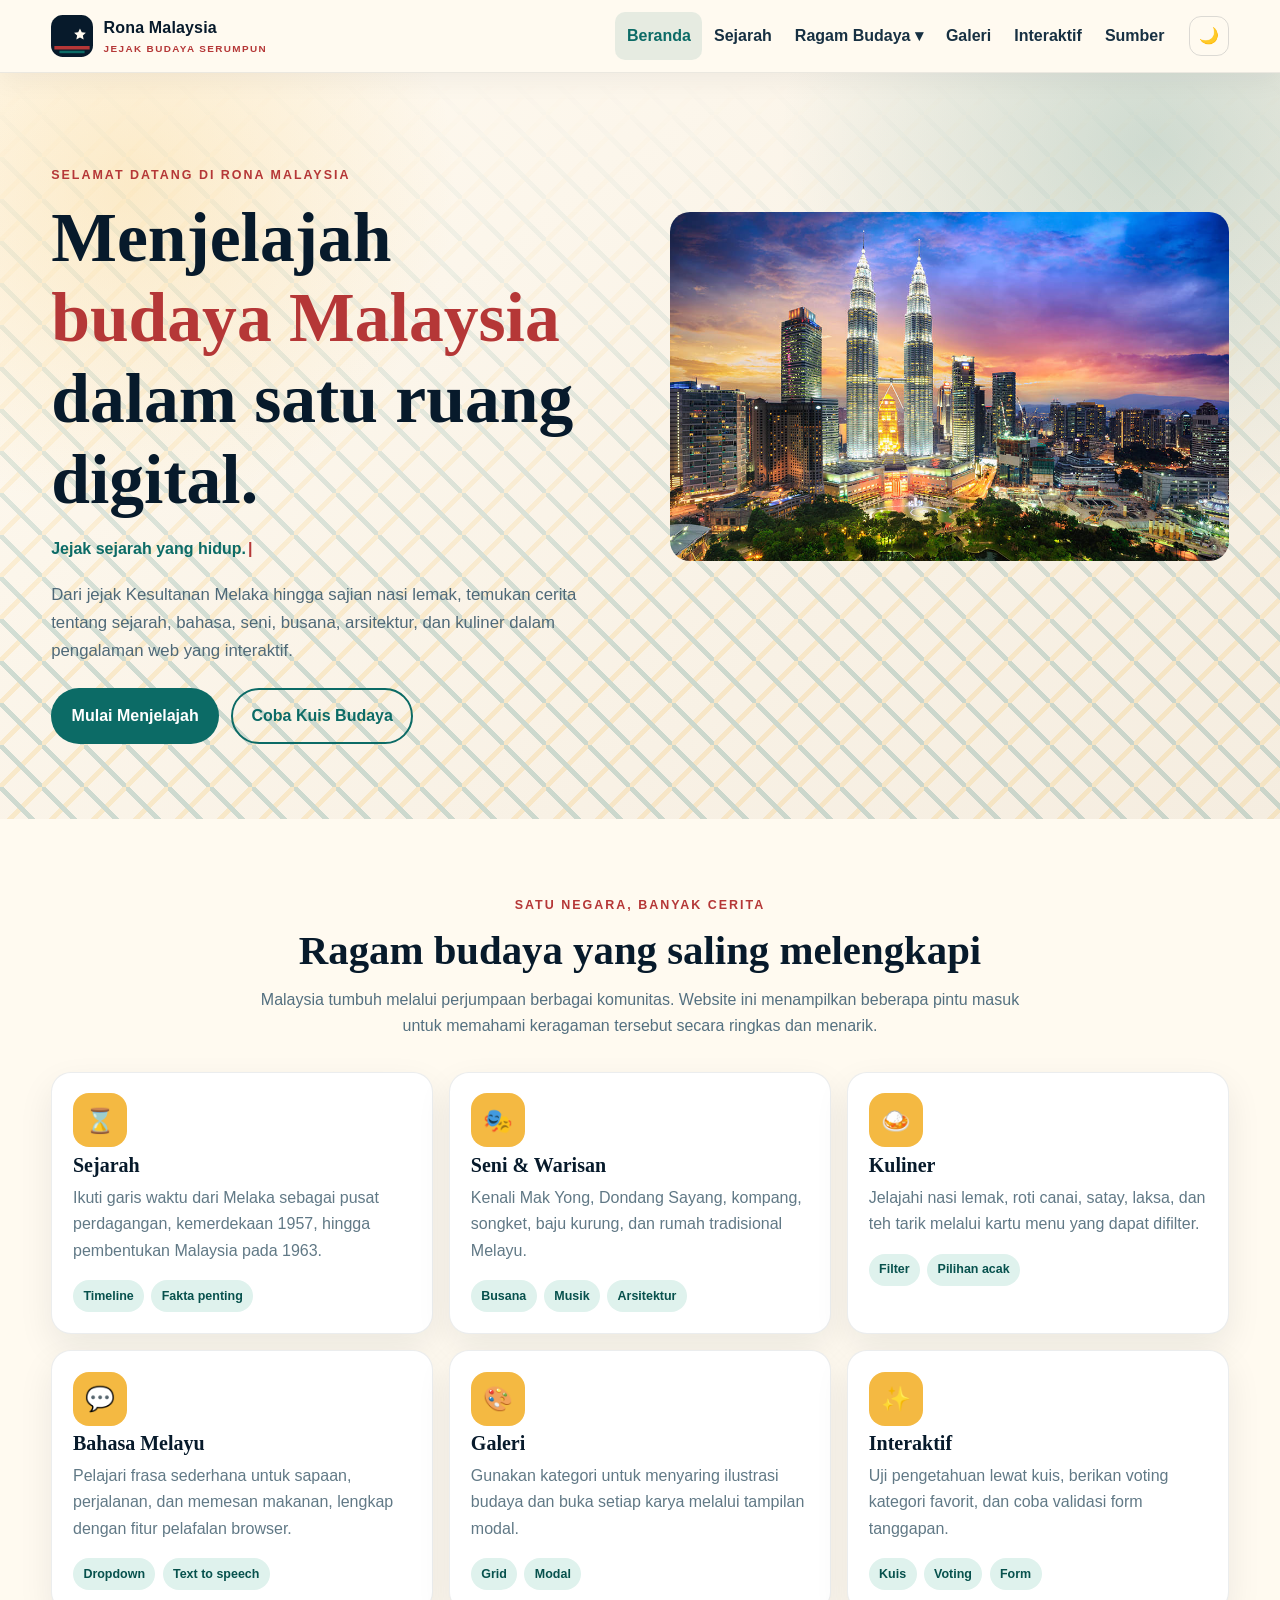
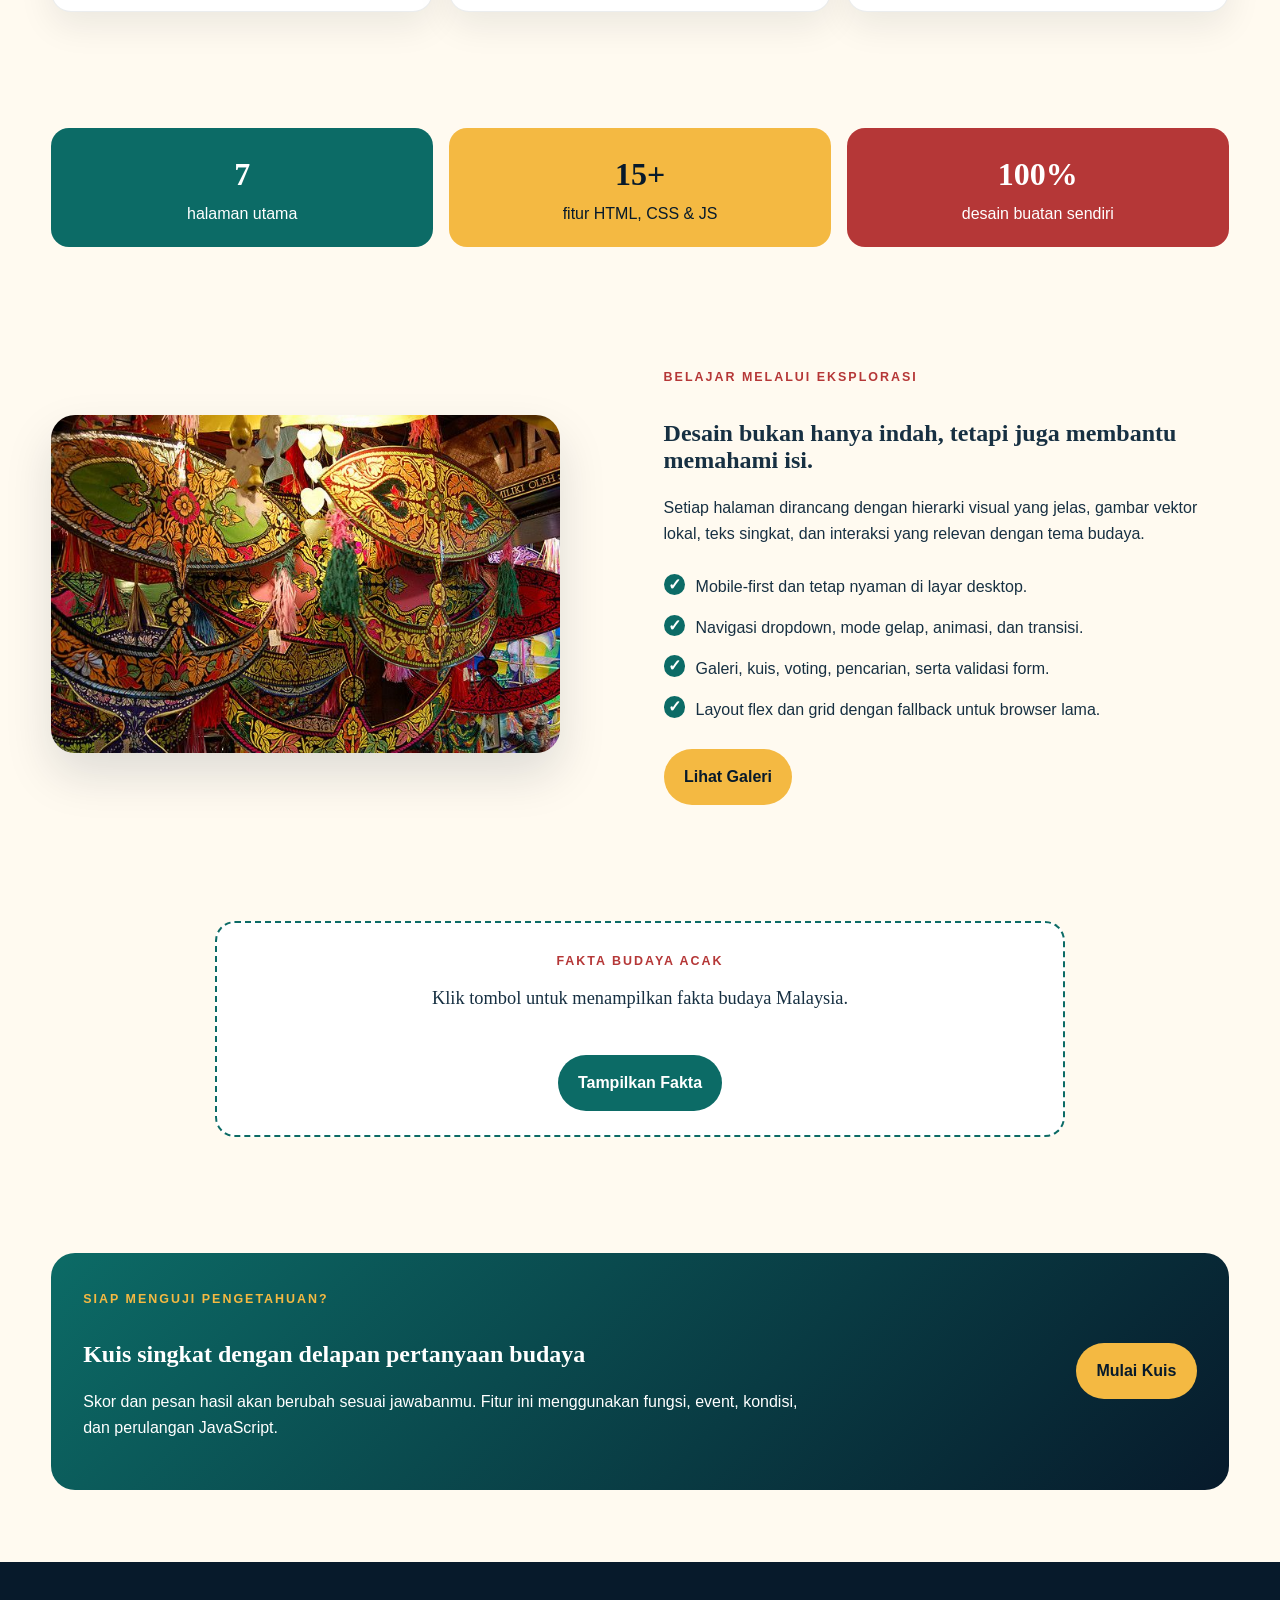
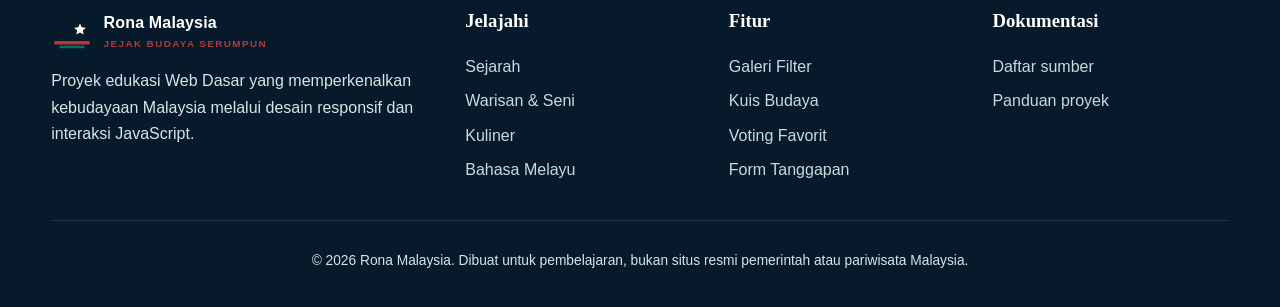
==== rona-malaysia/index.html @ 752829f8 "Add files via upload" ====
<!DOCTYPE html>
<html lang="id">
<head>
  <meta charset="UTF-8">
  <meta http-equiv="X-UA-Compatible" content="IE=edge">
  <meta name="viewport" content="width=device-width, initial-scale=1.0">
  <meta name="description" content="Rona Malaysia - website edukatif interaktif tentang sejarah, bahasa, kuliner, seni, dan warisan budaya Malaysia.">
  <meta name="theme-color" content="#071a2b">
  <title>Beranda | Rona Malaysia</title>
  <link rel="icon" href="assets/img/logo-mark.svg" type="image/svg+xml">
  <link rel="stylesheet" href="assets/css/style.css">
</head>
<body>
  <a class="skip-link" href="#mainContent">Lewati ke konten utama</a>
  <header class="site-header">
    <div class="container nav-wrap">
      <a class="brand" href="index.html" aria-label="Rona Malaysia - Beranda">
        <img src="assets/img/logo-mark.svg" alt="Logo Rona Malaysia">
        <span>Rona Malaysia<small>Jejak budaya serumpun</small></span>
      </a>

      <div class="nav-actions">
        <button class="icon-button" id="themeToggle" type="button" aria-label="Aktifkan mode gelap">🌙</button>
      </div>

      <button class="nav-toggle" id="navToggle" type="button" aria-label="Buka navigasi" aria-controls="mainNav" aria-expanded="false">☰</button>

      <nav class="main-nav" id="mainNav" aria-label="Navigasi utama">
        <ul>
          <li><a href="index.html" class="active" aria-current="page">Beranda</a></li>
          <li><a href="sejarah.html">Sejarah</a></li>
          <li class="dropdown">
            <button class="dropdown-toggle" type="button" aria-expanded="false">Ragam Budaya ▾</button>
            <ul class="dropdown-menu">
              <li><a href="warisan.html">Warisan &amp; Seni</a></li>
              <li><a href="kuliner.html">Kuliner</a></li>
              <li><a href="bahasa.html">Bahasa Melayu</a></li>
            </ul>
          </li>
          <li><a href="galeri.html">Galeri</a></li>
          <li><a href="interaktif.html">Interaktif</a></li>
          <li><a href="sumber.html">Sumber</a></li>
        </ul>
      </nav>
    </div>
  </header>

  <main id="mainContent">
    <section class="hero">
      <div class="container hero-grid">
        <div class="hero-copy">
          <span class="eyebrow">Selamat datang di Rona Malaysia</span>
          <h1>Menjelajah <span class="accent">budaya Malaysia</span> dalam satu ruang digital.</h1>
          <div class="type-line"><span id="typeText"></span><span class="type-cursor">|</span></div>
          <p>Dari jejak Kesultanan Melaka hingga sajian nasi lemak, temukan cerita tentang sejarah, bahasa, seni, busana, arsitektur, dan kuliner dalam pengalaman web yang interaktif.</p>
          <div class="btn-row">
            <a class="btn btn-primary" href="warisan.html">Mulai Menjelajah</a>
            <a class="btn btn-outline" href="interaktif.html#kuis">Coba Kuis Budaya</a>
          </div>
        </div>
        <div class="hero-art">
          <img src="assets/img/AboutMalaysia.jpg" width="100%" height="auto" style="border-radius: 20px;" alt="Malay">
          <br><br><br><br><br>
        </div>
      </div>
    </section>

    <section class="section">
      <div class="container">
        <div class="section-title reveal">
          <span class="eyebrow">Satu negara, banyak cerita</span>
          <h2>Ragam budaya yang saling melengkapi</h2>
          <p>Malaysia tumbuh melalui perjumpaan berbagai komunitas. Website ini menampilkan beberapa pintu masuk untuk memahami keragaman tersebut secara ringkas dan menarik.</p>
        </div>
        <div class="feature-grid">
          <article class="card reveal">
            <div class="card-icon" aria-hidden="true">⌛</div>
            <h3 class="index-dark">Sejarah</h3>
            <p>Ikuti garis waktu dari Melaka sebagai pusat perdagangan, kemerdekaan 1957, hingga pembentukan Malaysia pada 1963.</p>
            <ul class="tag-list"><li>Timeline</li><li>Fakta penting</li></ul>
          </article>
          <article class="card reveal">
            <div class="card-icon" aria-hidden="true">🎭</div>
            <h3 class="index-dark">Seni &amp; Warisan</h3>
            <p>Kenali Mak Yong, Dondang Sayang, kompang, songket, baju kurung, dan rumah tradisional Melayu.</p>
            <ul class="tag-list"><li>Busana</li><li>Musik</li><li>Arsitektur</li></ul>
          </article>
          <article class="card reveal">
            <div class="card-icon" aria-hidden="true">🍛</div>
            <h3 class="index-dark">Kuliner</h3>
            <p>Jelajahi nasi lemak, roti canai, satay, laksa, dan teh tarik melalui kartu menu yang dapat difilter.</p>
            <ul class="tag-list"><li>Filter</li><li>Pilihan acak</li></ul>
          </article>
          <article class="card reveal">
            <div class="card-icon" aria-hidden="true">💬</div>
            <h3 class="index-dark">Bahasa Melayu</h3>
            <p>Pelajari frasa sederhana untuk sapaan, perjalanan, dan memesan makanan, lengkap dengan fitur pelafalan browser.</p>
            <ul class="tag-list"><li>Dropdown</li><li>Text to speech</li></ul>
          </article>
          <article class="card reveal">
            <div class="card-icon" aria-hidden="true">🎨</div>
            <h3 class="index-dark">Galeri</h3>
            <p>Gunakan kategori untuk menyaring ilustrasi budaya dan buka setiap karya melalui tampilan modal.</p>
            <ul class="tag-list"><li>Grid</li><li>Modal</li></ul>
          </article>
          <article class="card reveal">
            <div class="card-icon" aria-hidden="true">✨</div>
            <h3 class="index-dark">Interaktif</h3>
            <p>Uji pengetahuan lewat kuis, berikan voting kategori favorit, dan coba validasi form tanggapan.</p>
            <ul class="tag-list"><li>Kuis</li><li>Voting</li><li>Form</li></ul>
          </article>
        </div>
      </div>
    </section>

    <section class="section-sm">
      <div class="container">
        <div class="stat-grid reveal">
          <div class="stat-card"><strong>7</strong>halaman utama</div>
          <div class="stat-card"><strong>15+</strong>fitur HTML, CSS &amp; JS</div>
          <div class="stat-card"><strong>100%</strong>desain buatan sendiri</div>
        </div>
      </div>
    </section>

    <section class="section">
      <div class="container split">
        <div class="split-media reveal">
          <img src="assets/img/WauBulan.jpg" width="90%" alt="Wau Bulan">
        </div>
        <div class="split-copy reveal">
          <span class="eyebrow">Belajar melalui eksplorasi</span>
          <h2>Desain bukan hanya indah, tetapi juga membantu memahami isi.</h2>
          <p>Setiap halaman dirancang dengan hierarki visual yang jelas, gambar vektor lokal, teks singkat, dan interaksi yang relevan dengan tema budaya.</p>
          <ul class="check-list">
            <li>Mobile-first dan tetap nyaman di layar desktop.</li>
            <li>Navigasi dropdown, mode gelap, animasi, dan transisi.</li>
            <li>Galeri, kuis, voting, pencarian, serta validasi form.</li>
            <li>Layout flex dan grid dengan fallback untuk browser lama.</li>
          </ul>
          <a class="btn btn-secondary" href="galeri.html">Lihat Galeri</a>
        </div>
      </div>
    </section>

    <section class="section-sm">
      <div class="container">
        <div class="fact-box reveal">
          <span class="eyebrow">Fakta budaya acak</span>
          <p class="fact-text" id="randomFactText">Klik tombol untuk menampilkan fakta budaya Malaysia.</p>
          <button class="btn btn-primary" id="randomFactButton" type="button">Tampilkan Fakta</button>
        </div>
      </div>
    </section>

    <section class="section">
      <div class="container">
        <div class="feature-strip reveal">
          <div class="feature-strip-inner">
            <div>
              <span class="eyebrow" style="color:#f4b942">Siap menguji pengetahuan?</span>
              <h2>Kuis singkat dengan delapan pertanyaan budaya</h2>
              <p>Skor dan pesan hasil akan berubah sesuai jawabanmu. Fitur ini menggunakan fungsi, event, kondisi, dan perulangan JavaScript.</p>
            </div>
            <a class="btn btn-secondary" href="interaktif.html#kuis">Mulai Kuis</a>
          </div>
        </div>
      </div>
    </section>
  </main>

  <footer class="site-footer">
    <div class="container">
      <div class="footer-grid">
        <div class="footer-brand">
          <a class="brand" href="index.html">
            <img src="assets/img/logo-mark.svg" alt="Logo Rona Malaysia">
            <span>Rona Malaysia<small>Jejak budaya serumpun</small></span>
          </a>
          <p>Proyek edukasi Web Dasar yang memperkenalkan kebudayaan Malaysia melalui desain responsif dan interaksi JavaScript.</p>
        </div>
        <div>
          <h3>Jelajahi</h3>
          <ul class="footer-links">
            <li><a href="sejarah.html">Sejarah</a></li>
            <li><a href="warisan.html">Warisan &amp; Seni</a></li>
            <li><a href="kuliner.html">Kuliner</a></li>
            <li><a href="bahasa.html">Bahasa Melayu</a></li>
          </ul>
        </div>
        <div>
          <h3>Fitur</h3>
          <ul class="footer-links">
            <li><a href="galeri.html">Galeri Filter</a></li>
            <li><a href="interaktif.html#kuis">Kuis Budaya</a></li>
            <li><a href="interaktif.html#voting">Voting Favorit</a></li>
            <li><a href="interaktif.html#feedback">Form Tanggapan</a></li>
          </ul>
        </div>
        <div>
          <h3>Dokumentasi</h3>
          <ul class="footer-links">
            <li><a href="sumber.html">Daftar sumber</a></li>
            <li><a href="README.md">Panduan proyek</a></li>
          </ul>
        </div>
      </div>
      <div class="footer-bottom">
        <p>&copy; <span class="current-year">2026</span> Rona Malaysia. Dibuat untuk pembelajaran, bukan situs resmi pemerintah atau pariwisata Malaysia.</p>
      </div>
    </div>
  </footer>
  <button class="back-to-top" id="backToTop" type="button" aria-label="Kembali ke atas">↑</button>
  <script src="assets/js/data.js"></script>
  <script src="assets/js/app.js"></script>
</body>
</html>
---- rona-malaysia/assets/css/style.css ----
/* Rona Malaysia - custom mobile-first stylesheet
   No external design template is used. */

* {
  -webkit-box-sizing: border-box;
  -moz-box-sizing: border-box;
  box-sizing: border-box;
}

html {
  scroll-behavior: smooth;
  background: #fffaf0;
}

body {
  margin: 0;
  color: #173042;
  background: #fffaf0;
  font-family: "Segoe UI", Arial, Helvetica, sans-serif;
  line-height: 1.65;
  overflow-x: hidden;
}

body.dark-mode {
  color: #ecf6f4;
  background: #071a2b;
}

.dark-mode .index-dark{
  color: #ecf6f4;
}

img {
  display: block;
}

a {
  color: #0c6b66;
  text-decoration: none;
}

a:hover,
a:focus {
  color: #074943;
}

button,
input,
select,
textarea {
  font: inherit;
}

button {
  cursor: pointer;
}

.skip-link {
  position: absolute;
  left: -9999px;
  top: 0;
  z-index: 9999;
  padding: 0.8rem 1rem;
  color: #071a2b;
  background: #f4b942;
  border-radius: 0 0 10px 0;
  font-weight: 700;
}

.skip-link:focus {
  left: 0;
}

.container {
  width: 92%;
  max-width: 1180px;
  margin: 0 auto;
}

.section {
  padding: 4.5rem 0;
}

.section-sm {
  padding: 2.75rem 0;
}

.section-title {
  max-width: 760px;
  margin: 0 auto 2rem;
  text-align: center;
}

.section-title .eyebrow,
.eyebrow {
  display: inline-block;
  margin-bottom: 0.75rem;
  color: #b53737;
  font-size: 0.78rem;
  font-weight: 800;
  letter-spacing: 0.16em;
  text-transform: uppercase;
}

.section-title h2,
.page-hero h1,
.hero h1,
h1,
h2,
h3 {
  font-family: Georgia, "Times New Roman", serif;
  line-height: 1.16;
}

.section-title h2,
.page-hero h1 {
  margin: 0 0 0.75rem;
  color: #071a2b;
  font-size: 2.05rem;
}

.section-title p {
  margin: 0;
  color: #547080;
}

.dark-mode .section-title h2,
.dark-mode .page-hero h1,
.dark-mode h1,
.dark-mode h2,
.dark-mode h3 {
  color: #fffaf0;
}

.dark-mode .section-title p,
.dark-mode .muted {
  color: #bdd0d7;
}

.muted {
  color: #607b89;
}

.text-center {
  text-align: center;
}

.sr-only {
  position: absolute;
  width: 1px;
  height: 1px;
  padding: 0;
  margin: -1px;
  overflow: hidden;
  clip: rect(0, 0, 0, 0);
  white-space: nowrap;
  border: 0;
}

/* Header and nav */
.site-header {
  position: relative;
  z-index: 200;
  background: rgba(255, 250, 240, 0.97);
  border-bottom: 1px solid rgba(7, 26, 43, 0.08);
  -webkit-box-shadow: 0 8px 26px rgba(7, 26, 43, 0.05);
  box-shadow: 0 8px 26px rgba(7, 26, 43, 0.05);
}

.dark-mode .site-header {
  background: rgba(7, 26, 43, 0.97);
  border-bottom-color: rgba(255, 255, 255, 0.1);
}

.nav-wrap {
  min-height: 72px;
  display: -webkit-box;
  display: -ms-flexbox;
  display: flex;
  -webkit-box-align: center;
  -ms-flex-align: center;
  align-items: center;
  -webkit-box-pack: justify;
  -ms-flex-pack: justify;
  justify-content: space-between;
  position: relative;
}

.brand {
  display: -webkit-box;
  display: -ms-flexbox;
  display: flex;
  -webkit-box-align: center;
  -ms-flex-align: center;
  align-items: center;
  gap: 0.65rem;
  color: #071a2b;
  font-weight: 800;
  letter-spacing: 0.01em;
}

.dark-mode .brand {
  color: #fffaf0;
}

.brand img {
  width: 42px;
  height: 42px;
}

.brand small {
  display: block;
  color: #b53737;
  font-size: 0.62rem;
  font-weight: 800;
  letter-spacing: 0.14em;
  text-transform: uppercase;
}

.nav-toggle {
  width: 44px;
  height: 44px;
  border: 0;
  border-radius: 12px;
  color: #fff;
  background: #0c6b66;
  font-size: 1.25rem;
}

.main-nav {
  display: none;
  position: absolute;
  left: 0;
  right: 0;
  top: 72px;
  padding: 1rem;
  background: #fffaf0;
  border-radius: 0 0 18px 18px;
  -webkit-box-shadow: 0 18px 40px rgba(7, 26, 43, 0.12);
  box-shadow: 0 18px 40px rgba(7, 26, 43, 0.12);
}

.dark-mode .main-nav {
  background: #0c2638;
}

.main-nav.is-open {
  display: block;
  -webkit-animation: navDrop 0.25s ease both;
  animation: navDrop 0.25s ease both;
}

.main-nav ul {
  list-style: none;
  margin: 0;
  padding: 0;
}

.main-nav li {
  position: relative;
}

.main-nav a,
.dropdown-toggle {
  width: 100%;
  display: block;
  padding: 0.72rem 0.8rem;
  color: #173042;
  background: transparent;
  border: 0;
  text-align: left;
  font-weight: 700;
  border-radius: 10px;
  -webkit-transition: background 0.2s ease, color 0.2s ease, -webkit-transform 0.2s ease;
  transition: background 0.2s ease, color 0.2s ease, transform 0.2s ease;
}

.dark-mode .main-nav a,
.dark-mode .dropdown-toggle {
  color: #ecf6f4;
}

.main-nav a:hover,
.main-nav a:focus,
.dropdown-toggle:hover,
.dropdown-toggle:focus,
.main-nav a.active {
  color: #0c6b66;
  background: rgba(12, 107, 102, 0.1);
}

.dark-mode .main-nav a:hover,
.dark-mode .main-nav a:focus,
.dark-mode .dropdown-toggle:hover,
.dark-mode .dropdown-toggle:focus,
.dark-mode .main-nav a.active {
  color: #f4b942;
  background: rgba(244, 185, 66, 0.12);
}

.dropdown-menu {
  display: none;
  padding: 0.35rem 0 0.55rem 0.75rem !important;
}

.dropdown.is-open .dropdown-menu {
  display: block;
}

.nav-actions {
  display: -webkit-box;
  display: -ms-flexbox;
  display: flex;
  gap: 0.5rem;
  margin-left: auto;
  margin-right: 0.55rem;
}

.icon-button {
  width: 40px;
  height: 40px;
  border: 1px solid rgba(7, 26, 43, 0.14);
  border-radius: 12px;
  color: #173042;
  background: transparent;
  -webkit-transition: all 0.25s ease;
  transition: all 0.25s ease;
}

.icon-button:hover,
.icon-button:focus {
  color: #fff;
  background: #b53737;
  border-color: #b53737;
  -webkit-transform: translateY(-2px) rotate(-4deg);
  transform: translateY(-2px) rotate(-4deg);
}

.dark-mode .icon-button {
  color: #fff;
  border-color: rgba(255, 255, 255, 0.22);
}

/* Buttons */
.btn-row {
  display: -webkit-box;
  display: -ms-flexbox;
  display: flex;
  -ms-flex-wrap: wrap;
  flex-wrap: wrap;
  gap: 0.75rem;
}

.btn {
  display: inline-block;
  min-height: 46px;
  padding: 0.78rem 1.15rem;
  border: 2px solid transparent;
  border-radius: 999px;
  text-align: center;
  font-weight: 800;
  -webkit-transition: all 0.25s ease;
  transition: all 0.25s ease;
}

.btn:hover,
.btn:focus {
  -webkit-transform: translateY(-3px);
  transform: translateY(-3px);
  -webkit-box-shadow: 0 12px 24px rgba(7, 26, 43, 0.15);
  box-shadow: 0 12px 24px rgba(7, 26, 43, 0.15);
}

.btn-primary {
  color: #fff;
  background: #0c6b66;
}

.btn-primary:hover,
.btn-primary:focus {
  color: #fff;
  background: #074943;
}

.btn-secondary {
  color: #071a2b;
  background: #f4b942;
}

.btn-secondary:hover,
.btn-secondary:focus {
  color: #071a2b;
  background: #e8a91f;
}

.btn-outline {
  color: #0c6b66;
  background: transparent;
  border-color: #0c6b66;
}

.btn-outline:hover,
.btn-outline:focus {
  color: #fff;
  background: #0c6b66;
}

.btn-danger {
  color: #fff;
  background: #b53737;
}

.btn-small {
  min-height: 38px;
  padding: 0.55rem 0.9rem;
  font-size: 0.88rem;
}

/* Hero */
.hero {
  position: relative;
  overflow: hidden;
  padding: 4.2rem 0 3.5rem;
  background:
    radial-gradient(circle at 10% 15%, rgba(244, 185, 66, 0.22), transparent 25%),
    radial-gradient(circle at 90% 10%, rgba(12, 107, 102, 0.18), transparent 28%),
    linear-gradient(145deg, #fffaf0 0%, #f5ede0 100%);
}

.dark-mode .hero {
  background:
    radial-gradient(circle at 10% 15%, rgba(244, 185, 66, 0.17), transparent 25%),
    radial-gradient(circle at 90% 10%, rgba(12, 107, 102, 0.26), transparent 28%),
    linear-gradient(145deg, #071a2b 0%, #0c2638 100%);
}

.hero:before,
.page-hero:before {
  content: "";
  position: absolute;
  inset: 0;
  opacity: 0.18;
  background-image:
    linear-gradient(45deg, transparent 46%, #0c6b66 46%, #0c6b66 54%, transparent 54%),
    linear-gradient(-45deg, transparent 46%, #f4b942 46%, #f4b942 54%, transparent 54%);
  background-size: 42px 42px;
  -webkit-mask-image: linear-gradient(to bottom, transparent, #000 80%);
  mask-image: linear-gradient(to bottom, transparent, #000 80%);
  pointer-events: none;
}

.hero-grid {
  position: relative;
  display: -webkit-box;
  display: -ms-flexbox;
  display: flex;
  -webkit-box-orient: vertical;
  -webkit-box-direction: normal;
  -ms-flex-direction: column;
  flex-direction: column;
  gap: 2.4rem;
  -webkit-box-align: center;
  -ms-flex-align: center;
  align-items: center;
}

.hero-copy {
  max-width: 650px;
  text-align: center;
}

.hero h1 {
  margin: 0 0 1rem;
  color: #071a2b;
  font-size: 2.75rem;
}

.hero h1 .accent {
  position: relative;
  color: #b53737;
  white-space: nowrap;
}

.hero h1 .accent:after {
  content: "";
  position: absolute;
  left: 4%;
  right: 4%;
  bottom: -5px;
  height: 8px;
  background: #f4b942;
  border-radius: 20px;
  opacity: 0.8;
  -webkit-transform: rotate(-1deg);
  transform: rotate(-1deg);
  z-index: -1;
}

.hero p {
  margin: 0 auto 1.5rem;
  color: #4f6978;
  font-size: 1.05rem;
}

.dark-mode .hero h1,
.dark-mode .hero p {
  color: #fffaf0;
}

.hero .btn-row {
  -webkit-box-pack: center;
  -ms-flex-pack: center;
  justify-content: center;
}

.hero-art {
  width: 100%;
  max-width: 650px;
  margin-right: auto;
  position: relative;
  -webkit-animation: floatSlow 5s ease-in-out infinite;
  animation: floatSlow 5s ease-in-out infinite;
}

.hero-badge {
  position: absolute;
  right: 2%;
  bottom: 7%;
  max-width: 190px;
  padding: 0.8rem 1rem;
  border-radius: 16px;
  color: #071a2b;
  background: rgba(255, 255, 255, 0.94);
  -webkit-box-shadow: 0 16px 35px rgba(7, 26, 43, 0.18);
  box-shadow: 0 16px 35px rgba(7, 26, 43, 0.18);
  font-weight: 800;
  -webkit-animation: pulseBadge 2.8s ease-in-out infinite;
  animation: pulseBadge 2.8s ease-in-out infinite;
}

.hero-badge small {
  display: block;
  color: #b53737;
  font-size: 0.68rem;
  text-transform: uppercase;
  letter-spacing: 0.1em;
}

.type-line {
  min-height: 1.8rem;
  margin-bottom: 1rem;
  color: #0c6b66;
  font-weight: 800;
}

.type-cursor {
  display: inline-block;
  margin-left: 2px;
  color: #b53737;
  -webkit-animation: blink 0.8s steps(2, start) infinite;
  animation: blink 0.8s steps(2, start) infinite;
}

/* Page hero */
.page-hero {
  position: relative;
  overflow: hidden;
  padding: 3.5rem 0 3rem;
  background: linear-gradient(135deg, #f7ead0 0%, #e7f3ef 100%);
}

.dark-mode .page-hero {
  background: linear-gradient(135deg, #0c2638 0%, #123d42 100%);
}

.page-hero-grid {
  position: relative;
  display: -webkit-box;
  display: -ms-flexbox;
  display: flex;
  -webkit-box-orient: vertical;
  -webkit-box-direction: normal;
  -ms-flex-direction: column;
  flex-direction: column;
  gap: 2rem;
  -webkit-box-align: center;
  -ms-flex-align: center;
  align-items: center;
}

.page-hero-copy {
  max-width: 650px;
  text-align: center;
}

.page-hero p {
  color: #4d6978;
}

.dark-mode .page-hero p {
  color: #d0e0e5;
}

.page-hero img {
  width: 100%;
  max-width: 420px;
  -webkit-animation: floatSlow 5.5s ease-in-out infinite;
  animation: floatSlow 5.5s ease-in-out infinite;
}

.breadcrumb {
  display: -webkit-box;
  display: -ms-flexbox;
  display: flex;
  -webkit-box-pack: center;
  -ms-flex-pack: center;
  justify-content: center;
  -ms-flex-wrap: wrap;
  flex-wrap: wrap;
  gap: 0.45rem;
  margin-bottom: 0.8rem;
  font-size: 0.86rem;
  font-weight: 700;
}

.breadcrumb span {
  color: #78909c;
}

/* Layout cards */
.card-grid,
.feature-grid,
.gallery-grid,
.food-grid,
.quote-grid,
.stat-grid,
.source-grid {
  display: -webkit-box;
  display: -ms-flexbox;
  display: flex;
  -ms-flex-wrap: wrap;
  flex-wrap: wrap;
  gap: 1rem;
}

.card-grid > *,
.feature-grid > *,
.gallery-grid > *,
.food-grid > *,
.quote-grid > *,
.stat-grid > *,
.source-grid > * {
  width: 100%;
}

.card {
  position: relative;
  overflow: hidden;
  padding: 1.3rem;
  border: 1px solid rgba(7, 26, 43, 0.08);
  border-radius: 20px;
  background: #fff;
  -webkit-box-shadow: 0 14px 35px rgba(7, 26, 43, 0.08);
  box-shadow: 0 14px 35px rgba(7, 26, 43, 0.08);
  -webkit-transition: -webkit-transform 0.25s ease, -webkit-box-shadow 0.25s ease;
  transition: transform 0.25s ease, box-shadow 0.25s ease;
}

.card:hover {
  -webkit-transform: translateY(-6px);
  transform: translateY(-6px);
  -webkit-box-shadow: 0 20px 42px rgba(7, 26, 43, 0.14);
  box-shadow: 0 20px 42px rgba(7, 26, 43, 0.14);
}

.dark-mode .card,
.dark-mode .quiz-panel,
.dark-mode .form-card,
.dark-mode .timeline-content,
.dark-mode .phrase-card,
.dark-mode .fact-box,
.dark-mode .modal-content {
  color: #ecf6f4;
  background: #0c2638;
  border-color: rgba(255, 255, 255, 0.1);
}

.card h3 {
  margin: 0.4rem 0 0.5rem;
  color: #071a2b;
  font-size: 1.25rem;
}

.card p {
  margin: 0;
  color: #617986;
}

.dark-mode .card p {
  color: #bfd1d6;
}

.card-icon {
  width: 54px;
  height: 54px;
  display: -webkit-box;
  display: -ms-flexbox;
  display: flex;
  -webkit-box-align: center;
  -ms-flex-align: center;
  align-items: center;
  -webkit-box-pack: center;
  -ms-flex-pack: center;
  justify-content: center;
  border-radius: 16px;
  color: #071a2b;
  background: #f4b942;
  font-size: 1.5rem;
}

.card-media {
  margin: -1.3rem -1.3rem 1rem;
  overflow: hidden;
  background: #f6ead8;
}

.card-media img {
  width: 100%;
  -webkit-transition: -webkit-transform 0.45s ease;
  transition: transform 0.45s ease;
}

.card:hover .card-media img {
  -webkit-transform: scale(1.045);
  transform: scale(1.045);
}

.tag-list {
  list-style: none;
  display: -webkit-box;
  display: -ms-flexbox;
  display: flex;
  -ms-flex-wrap: wrap;
  flex-wrap: wrap;
  gap: 0.45rem;
  margin: 1rem 0 0;
  padding: 0;
}

.tag-list li,
.tag {
  display: inline-block;
  padding: 0.35rem 0.65rem;
  border-radius: 999px;
  color: #07514d;
  background: #dff2ed;
  font-size: 0.78rem;
  font-weight: 800;
}

.dark-mode .tag-list li,
.dark-mode .tag {
  color: #b8efe4;
  background: #123f42;
}

.stat-card {
  padding: 1.25rem;
  text-align: center;
  border-radius: 18px;
  color: #fff;
  background: #0c6b66;
}

.stat-card:nth-child(2n) {
  color: #071a2b;
  background: #f4b942;
}

.stat-card:nth-child(3n) {
  color: #fff;
  background: #b53737;
}

.stat-card strong {
  display: block;
  font-family: Georgia, "Times New Roman", serif;
  font-size: 2rem;
}

/* Split content */
.split {
  display: -webkit-box;
  display: -ms-flexbox;
  display: flex;
  -webkit-box-orient: vertical;
  -webkit-box-direction: normal;
  -ms-flex-direction: column;
  flex-direction: column;
  gap: 2rem;
  -webkit-box-align: center;
  -ms-flex-align: center;
  align-items: center;
}

.split-media,
.split-copy {
  width: 100%;
}

.split-media img {
  border-radius: 24px;
  background: #f6ead8;
  -webkit-box-shadow: 0 22px 48px rgba(7, 26, 43, 0.13);
  box-shadow: 0 22px 48px rgba(7, 26, 43, 0.13);
}

.check-list {
  list-style: none;
  margin: 1.2rem 0;
  padding: 0;
}

.check-list li {
  position: relative;
  padding: 0.45rem 0 0.45rem 2rem;
}

.check-list li:before {
  content: "✓";
  position: absolute;
  left: 0;
  top: 0.42rem;
  width: 1.35rem;
  height: 1.35rem;
  border-radius: 50%;
  color: #fff;
  background: #0c6b66;
  text-align: center;
  line-height: 1.35rem;
  font-weight: 900;
}

/* Timeline */
.timeline {
  position: relative;
  max-width: 900px;
  margin: 0 auto;
  padding-left: 1.25rem;
}

.timeline:before {
  content: "";
  position: absolute;
  left: 0.34rem;
  top: 0;
  bottom: 0;
  width: 3px;
  background: linear-gradient(#0c6b66, #f4b942, #b53737);
}

.timeline-item {
  position: relative;
  margin-bottom: 1.4rem;
  padding-left: 1.2rem;
}

.timeline-dot {
  position: absolute;
  left: -1.42rem;
  top: 1.3rem;
  width: 15px;
  height: 15px;
  border: 4px solid #fffaf0;
  border-radius: 50%;
  background: #b53737;
  -webkit-box-shadow: 0 0 0 3px #0c6b66;
  box-shadow: 0 0 0 3px #0c6b66;
}

.dark-mode .timeline-dot {
  border-color: #071a2b;
}

.timeline-content {
  padding: 1.25rem;
  border-radius: 18px;
  background: #fff;
  border: 1px solid rgba(7, 26, 43, 0.08);
  -webkit-box-shadow: 0 12px 30px rgba(7, 26, 43, 0.07);
  box-shadow: 0 12px 30px rgba(7, 26, 43, 0.07);
}

.timeline-content time {
  color: #b53737;
  font-weight: 900;
}

.timeline-content h3 {
  margin: 0.2rem 0 0.45rem;
}

.timeline-content p {
  margin: 0;
}

/* Feature strip and fact box */
.feature-strip {
  overflow: hidden;
  border-radius: 24px;
  color: #fff;
  background: linear-gradient(135deg, #0c6b66 0%, #071a2b 100%);
}

.feature-strip-inner {
  display: -webkit-box;
  display: -ms-flexbox;
  display: flex;
  -webkit-box-orient: vertical;
  -webkit-box-direction: normal;
  -ms-flex-direction: column;
  flex-direction: column;
  gap: 1.5rem;
  padding: 2rem;
}

.feature-strip h2,
.feature-strip h3 {
  color: #fff;
}

.fact-box {
  max-width: 850px;
  margin: 0 auto;
  padding: 1.5rem;
  border: 2px dashed #0c6b66;
  border-radius: 20px;
  background: #fff;
  text-align: center;
}

.fact-box .fact-text {
  min-height: 3.5rem;
  margin: 0 0 1rem;
  font-family: Georgia, "Times New Roman", serif;
  font-size: 1.15rem;
}

/* Gallery */
.filter-bar {
  display: -webkit-box;
  display: -ms-flexbox;
  display: flex;
  -ms-flex-wrap: wrap;
  flex-wrap: wrap;
  -webkit-box-pack: center;
  -ms-flex-pack: center;
  justify-content: center;
  gap: 0.55rem;
  margin-bottom: 1.5rem;
}

.filter-btn {
  padding: 0.58rem 0.9rem;
  border: 1px solid #0c6b66;
  border-radius: 999px;
  color: #0c6b66;
  background: transparent;
  font-weight: 800;
  -webkit-transition: all 0.2s ease;
  transition: all 0.2s ease;
}

.filter-btn:hover,
.filter-btn:focus,
.filter-btn.active {
  color: #fff;
  background: #0c6b66;
}

.gallery-item {
  position: relative;
  overflow: hidden;
  min-height: 220px;
  border-radius: 20px;
  background: #f4e7d4;
  -webkit-box-shadow: 0 14px 34px rgba(7, 26, 43, 0.1);
  box-shadow: 0 14px 34px rgba(7, 26, 43, 0.1);
}

.gallery-item.is-hidden {
  display: none;
}

.gallery-item img {
  width: 100%;
  -webkit-transition: -webkit-transform 0.4s ease;
  transition: transform 0.4s ease;
}

.gallery-item:hover img {
  -webkit-transform: scale(1.06);
  transform: scale(1.06);
}

.gallery-overlay {
  position: absolute;
  left: 0;
  right: 0;
  bottom: 0;
  padding: 1.2rem;
  color: #fff;
  background: linear-gradient(transparent, rgba(7, 26, 43, 0.9));
}

.gallery-overlay h3 {
  margin: 2rem 0 0.1rem;
  color: #fff;
}

.gallery-open {
  position: absolute;
  top: 0.75rem;
  right: 0.75rem;
  width: 42px;
  height: 42px;
  border: 0;
  border-radius: 50%;
  color: #071a2b;
  background: #f4b942;
  font-weight: 900;
  -webkit-transition: all 0.2s ease;
  transition: all 0.2s ease;
}

.gallery-open:hover
.gallery-open:focus {
  -webkit-transform: rotate(12deg) scale(1.08);
  transform: rotate(12deg) scale(1.08);
}



/* Modal */
.modal {
  display: none;
  position: fixed;
  z-index: 1000;
  inset: 0;
  padding: 1rem;
  background: rgba(3, 14, 24, 0.8);
  overflow-y: auto;
}

.modal.is-open {
  display: -webkit-box;
  display: -ms-flexbox;
  display: flex;
  -webkit-box-align: center;
  -ms-flex-align: center;
  align-items: center;
  -webkit-box-pack: center;
  -ms-flex-pack: center;
  justify-content: center;
  -webkit-animation: fadeIn 0.2s ease both;
  animation: fadeIn 0.2s ease both;
}

.modal-content {
  width: 100%;
  max-width: 760px;
  position: relative;
  overflow: hidden;
  border-radius: 22px;
  background: #fff;
  -webkit-animation: modalPop 0.28s ease both;
  animation: modalPop 0.28s ease both;
}

.modal-close {
  position: absolute;
  top: 0.8rem;
  right: 0.8rem;
  z-index: 2;
  width: 42px;
  height: 42px;
  border: 0;
  border-radius: 50%;
  color: #fff;
  background: #b53737;
  font-size: 1.25rem;
}

.modal-body {
  padding: 1.4rem;
}

.modal-body h2 {
  margin-top: 0;
}

/* Food cards */
.food-card {
  overflow: hidden;
  border-radius: 20px;
  background: #fff;
  border: 1px solid rgba(7, 26, 43, 0.08);
  -webkit-box-shadow: 0 14px 35px rgba(7, 26, 43, 0.08);
  box-shadow: 0 14px 35px rgba(7, 26, 43, 0.08);
  -webkit-transition: all 0.25s ease;
  transition: all 0.25s ease;
}

.dark-mode .food-card {
  background: #0c2638;
  border-color: rgba(255, 255, 255, 0.1);
}

.food-card:hover {
  -webkit-transform: translateY(-6px) rotate(-0.4deg);
  transform: translateY(-6px) rotate(-0.4deg);
}

.food-card.is-hidden {
  display: none;
}

.food-card img {
  width: 100%;
}

.food-card-content {
  padding: 1.2rem;
}

.food-card h3 {
  margin: 0 0 0.45rem;
}

.food-card p {
  margin: 0 0 0.8rem;
}

.price-note {
  display: inline-block;
  color: #b53737;
  font-weight: 900;
}

/* Phrase explorer */
.phrase-toolbar {
  display: -webkit-box;
  display: -ms-flexbox;
  display: flex;
  -webkit-box-orient: vertical;
  -webkit-box-direction: normal;
  -ms-flex-direction: column;
  flex-direction: column;
  gap: 0.75rem;
  max-width: 680px;
  margin: 0 auto 1.5rem;
}

.phrase-card {
  max-width: 680px;
  margin: 0 auto;
  padding: 1.5rem;
  border-radius: 22px;
  background: #fff;
  border: 1px solid rgba(7, 26, 43, 0.08);
  -webkit-box-shadow: 0 16px 38px rgba(7, 26, 43, 0.09);
  box-shadow: 0 16px 38px rgba(7, 26, 43, 0.09);
  text-align: center;
}

.phrase-main {
  margin: 0.5rem 0;
  color: #0c6b66;
  font-family: Georgia, "Times New Roman", serif;
  font-size: 1.8rem;
}

.phrase-meaning {
  color: #607b89;
}

.phrase-actions {
  display: -webkit-box;
  display: -ms-flexbox;
  display: flex;
  -ms-flex-wrap: wrap;
  flex-wrap: wrap;
  -webkit-box-pack: center;
  -ms-flex-pack: center;
  justify-content: center;
  gap: 0.6rem;
  margin-top: 1rem;
}

/* Forms */
.form-card,
.quiz-panel {
  max-width: 820px;
  margin: 0 auto;
  padding: 1.35rem;
  border-radius: 22px;
  background: #fff;
  border: 1px solid rgba(7, 26, 43, 0.08);
  -webkit-box-shadow: 0 16px 40px rgba(7, 26, 43, 0.09);
  box-shadow: 0 16px 40px rgba(7, 26, 43, 0.09);
}

.form-grid {
  display: -webkit-box;
  display: -ms-flexbox;
  display: flex;
  -ms-flex-wrap: wrap;
  flex-wrap: wrap;
  gap: 1rem;
}

.form-group {
  width: 100%;
}

label {
  display: block;
  margin-bottom: 0.35rem;
  font-weight: 800;
}

input,
select,
textarea {
  width: 100%;
  padding: 0.78rem 0.9rem;
  color: #173042;
  background: #fffdf8;
  border: 1px solid #b9c8ce;
  border-radius: 12px;
  outline: none;
  -webkit-transition: border-color 0.2s ease, -webkit-box-shadow 0.2s ease;
  transition: border-color 0.2s ease, box-shadow 0.2s ease;
}

.dark-mode input,
.dark-mode select,
.dark-mode textarea {
  color: #fff;
  background: #071a2b;
  border-color: #496373;
}

input:focus,
select:focus,
textarea:focus {
  border-color: #0c6b66;
  -webkit-box-shadow: 0 0 0 4px rgba(12, 107, 102, 0.13);
  box-shadow: 0 0 0 4px rgba(12, 107, 102, 0.13);
}

textarea {
  min-height: 120px;
  resize: vertical;
}

.field-error {
  display: block;
  min-height: 1.1rem;
  color: #b53737;
  font-size: 0.8rem;
  font-weight: 700;
}

.form-message {
  display: none;
  margin-top: 1rem;
  padding: 0.85rem 1rem;
  border-radius: 12px;
  font-weight: 800;
}

.form-message.success {
  display: block;
  color: #07514d;
  background: #dff2ed;
}

.form-message.error {
  display: block;
  color: #7d2424;
  background: #f8dddd;
}

/* Quiz */
.quiz-progress {
  height: 10px;
  margin-bottom: 1.1rem;
  overflow: hidden;
  border-radius: 999px;
  background: #e5ecee;
}

.quiz-progress-bar {
  width: 0;
  height: 100%;
  background: linear-gradient(90deg, #0c6b66, #f4b942);
  -webkit-transition: width 0.35s ease;
  transition: width 0.35s ease;
}

.quiz-meta {
  display: -webkit-box;
  display: -ms-flexbox;
  display: flex;
  -webkit-box-pack: justify;
  -ms-flex-pack: justify;
  justify-content: space-between;
  gap: 1rem;
  margin-bottom: 1rem;
  color: #607b89;
  font-weight: 800;
}

.quiz-question {
  margin: 0 0 1rem;
  font-size: 1.32rem;
}

.quiz-options {
  display: -webkit-box;
  display: -ms-flexbox;
  display: flex;
  -webkit-box-orient: vertical;
  -webkit-box-direction: normal;
  -ms-flex-direction: column;
  flex-direction: column;
  gap: 0.65rem;
}

.quiz-option {
  padding: 0.82rem 1rem;
  border: 1px solid #b8c7ce;
  border-radius: 13px;
  color: #173042;
  background: #fffdf8;
  text-align: left;
  font-weight: 700;
  -webkit-transition: all 0.2s ease;
  transition: all 0.2s ease;
}

.dark-mode .quiz-option {
  color: #ecf6f4;
  background: #071a2b;
  border-color: #496373;
}

.quiz-option:hover,
.quiz-option:focus {
  border-color: #0c6b66;
  -webkit-transform: translateX(4px);
  transform: translateX(4px);
}

.quiz-option.selected {
  color: #fff;
  background: #0c6b66;
  border-color: #0c6b66;
}

.quiz-result {
  display: none;
  text-align: center;
}

.quiz-result.is-visible {
  display: block;
  -webkit-animation: modalPop 0.35s ease both;
  animation: modalPop 0.35s ease both;
}

.score-circle {
  width: 130px;
  height: 130px;
  margin: 0 auto 1rem;
  display: -webkit-box;
  display: -ms-flexbox;
  display: flex;
  -webkit-box-align: center;
  -ms-flex-align: center;
  align-items: center;
  -webkit-box-pack: center;
  -ms-flex-pack: center;
  justify-content: center;
  border: 10px solid #f4b942;
  border-radius: 50%;
  color: #0c6b66;
  background: #fffaf0;
  font-family: Georgia, "Times New Roman", serif;
  font-size: 2rem;
  font-weight: 900;
}

/* Voting */
.vote-grid {
  display: -webkit-box;
  display: -ms-flexbox;
  display: flex;
  -ms-flex-wrap: wrap;
  flex-wrap: wrap;
  gap: 1rem;
}

.vote-card {
  width: 100%;
  padding: 1.15rem;
  border: 1px solid rgba(7, 26, 43, 0.1);
  border-radius: 18px;
  background: #fff;
}

.dark-mode .vote-card {
  background: #0c2638;
  border-color: rgba(255, 255, 255, 0.1);
}

.vote-count {
  display: block;
  margin: 0.5rem 0;
  color: #b53737;
  font-size: 1.45rem;
  font-weight: 900;
}

.vote-bar {
  height: 8px;
  margin-bottom: 0.85rem;
  overflow: hidden;
  border-radius: 99px;
  background: #e8edef;
}

.vote-bar span {
  display: block;
  width: 0;
  height: 100%;
  background: #0c6b66;
  -webkit-transition: width 0.4s ease;
  transition: width 0.4s ease;
}

/* Sources */
.source-card {
  padding: 1.2rem;
  border-left: 5px solid #0c6b66;
  border-radius: 14px;
  background: #fff;
  -webkit-box-shadow: 0 10px 24px rgba(7, 26, 43, 0.07);
  box-shadow: 0 10px 24px rgba(7, 26, 43, 0.07);
}

.dark-mode .source-card {
  background: #0c2638;
}

.source-card h3 {
  margin: 0 0 0.35rem;
  font-size: 1.1rem;
}

.source-card p {
  margin: 0 0 0.5rem;
}

/* Callout */
.callout {
  padding: 1.25rem;
  border-radius: 18px;
  color: #071a2b;
  background: #f4b942;
}

.callout h3 {
  margin-top: 0;
}

.callout p:last-child {
  margin-bottom: 0;
}

/* Footer */
.site-footer {
  position: relative;
  overflow: hidden;
  padding: 3rem 0 1.25rem;
  color: #d8e5e7;
  background: #071a2b;
}

.footer-grid {
  display: -webkit-box;
  display: -ms-flexbox;
  display: flex;
  -webkit-box-orient: vertical;
  -webkit-box-direction: normal;
  -ms-flex-direction: column;
  flex-direction: column;
  gap: 1.7rem;
}

.footer-brand {
  max-width: 390px;
}

.footer-brand .brand {
  color: #fff;
}

.site-footer h3 {
  margin-top: 0;
  color: #fff;
}

.footer-links {
  list-style: none;
  margin: 0;
  padding: 0;
}

.footer-links a {
  display: inline-block;
  padding: 0.25rem 0;
  color: #c9dadf;
}

.footer-links a:hover,
.footer-links a:focus {
  color: #f4b942;
  -webkit-transform: translateX(3px);
  transform: translateX(3px);
}

.footer-bottom {
  margin-top: 2rem;
  padding-top: 1rem;
  border-top: 1px solid rgba(255, 255, 255, 0.12);
  text-align: center;
  font-size: 0.86rem;
}

.back-to-top {
  display: none;
  position: fixed;
  right: 1rem;
  bottom: 1rem;
  z-index: 300;
  width: 46px;
  height: 46px;
  border: 0;
  border-radius: 50%;
  color: #071a2b;
  background: #f4b942;
  -webkit-box-shadow: 0 10px 26px rgba(7, 26, 43, 0.25);
  box-shadow: 0 10px 26px rgba(7, 26, 43, 0.25);
  font-weight: 900;
}

.back-to-top.is-visible {
  display: block;
  -webkit-animation: modalPop 0.25s ease both;
  animation: modalPop 0.25s ease both;
}

/* Reveal animation */
.reveal {
  opacity: 0;
  -webkit-transform: translateY(24px);
  transform: translateY(24px);
  -webkit-transition: opacity 0.6s ease, -webkit-transform 0.6s ease;
  transition: opacity 0.6s ease, transform 0.6s ease;
}

.reveal.is-visible {
  opacity: 1;
  -webkit-transform: translateY(0);
  transform: translateY(0);
}

/* Animations */
@-webkit-keyframes floatSlow {
  0%, 100% { -webkit-transform: translateY(0); transform: translateY(0); }
  50% { -webkit-transform: translateY(-12px); transform: translateY(-12px); }
}

@keyframes floatSlow {
  0%, 100% { -webkit-transform: translateY(0); transform: translateY(0); }
  50% { -webkit-transform: translateY(-12px); transform: translateY(-12px); }
}

@-webkit-keyframes pulseBadge {
  0%, 100% { -webkit-transform: scale(1); transform: scale(1); }
  50% { -webkit-transform: scale(1.04); transform: scale(1.04); }
}

@keyframes pulseBadge {
  0%, 100% { -webkit-transform: scale(1); transform: scale(1); }
  50% { -webkit-transform: scale(1.04); transform: scale(1.04); }
}

@-webkit-keyframes blink {
  50% { opacity: 0; }
}

@keyframes blink {
  50% { opacity: 0; }
}

@-webkit-keyframes navDrop {
  from { opacity: 0; -webkit-transform: translateY(-8px); transform: translateY(-8px); }
  to { opacity: 1; -webkit-transform: translateY(0); transform: translateY(0); }
}

@keyframes navDrop {
  from { opacity: 0; -webkit-transform: translateY(-8px); transform: translateY(-8px); }
  to { opacity: 1; -webkit-transform: translateY(0); transform: translateY(0); }
}

@-webkit-keyframes fadeIn {
  from { opacity: 0; }
  to { opacity: 1; }
}

@keyframes fadeIn {
  from { opacity: 0; }
  to { opacity: 1; }
}

@-webkit-keyframes modalPop {
  from { opacity: 0; -webkit-transform: scale(0.94) translateY(10px); transform: scale(0.94) translateY(10px); }
  to { opacity: 1; -webkit-transform: scale(1) translateY(0); transform: scale(1) translateY(0); }
}

@keyframes modalPop {
  from { opacity: 0; -webkit-transform: scale(0.94) translateY(10px); transform: scale(0.94) translateY(10px); }
  to { opacity: 1; -webkit-transform: scale(1) translateY(0); transform: scale(1) translateY(0); }
}

/* Tab res */
@media (min-width: 600px) {
  .hero h1 {
    font-size: 3.45rem;
  }

  .section-title h2,
  .page-hero h1 {
    font-size: 2.55rem;
  }

  .card-grid > *,
  .feature-grid > *,
  .food-grid > *,
  .gallery-grid > *,
  .quote-grid > *,
  .source-grid > * {
    width: calc(50% - 0.5rem);
  }

  .stat-grid > * {
    width: calc(33.333% - 0.67rem);
  }

  .form-group.half {
    width: calc(50% - 0.5rem);
  }

  .phrase-toolbar {
    -webkit-box-orient: horizontal;
    -webkit-box-direction: normal;
    -ms-flex-direction: row;
    flex-direction: row;
  }

  .phrase-toolbar select {
    -webkit-box-flex: 1;
    -ms-flex: 1;
    flex: 1;
  }

  .vote-card {
    width: calc(50% - 0.5rem);
  }
}

/* Desktop res */
@media (min-width: 900px) {
  .site-header {
    position: -webkit-sticky;
    position: sticky;
    top: 0;
  }

  .nav-toggle {
    display: none;
  }

  .nav-actions {
    margin: 0 0 0 0.8rem;
    -webkit-box-ordinal-group: 4;
    -ms-flex-order: 3;
    order: 3;
  }

  .main-nav {
    display: block;
    position: static;
    margin-left: auto;
    padding: 0;
    background: transparent;
    border-radius: 0;
    -webkit-box-shadow: none;
    box-shadow: none;
  }

  .dark-mode .main-nav {
    background: transparent;
  }

  .main-nav > ul {
    display: -webkit-box;
    display: -ms-flexbox;
    display: flex;
    -webkit-box-align: center;
    -ms-flex-align: center;
    align-items: center;
  }

  .main-nav a,
  .dropdown-toggle {
    width: auto;
    padding: 0.65rem 0.72rem;
  }

  .dropdown-menu {
    position: absolute;
    top: calc(100% + 0.4rem);
    left: 0;
    min-width: 210px;
    padding: 0.6rem !important;
    border-radius: 14px;
    background: #fffaf0;
    -webkit-box-shadow: 0 16px 38px rgba(7, 26, 43, 0.16);
    box-shadow: 0 16px 38px rgba(7, 26, 43, 0.16);
  }

  .dark-mode .dropdown-menu {
    background: #0c2638;
  }

  .hero {
    padding: 5.5rem 0 4.7rem;
  }

  .hero-grid,
  .page-hero-grid,
  .split {
    -webkit-box-orient: horizontal;
    -webkit-box-direction: normal;
    -ms-flex-direction: row;
    flex-direction: row;
    -webkit-box-pack: justify;
    -ms-flex-pack: justify;
    justify-content: space-between;
  }

  .hero-copy,
  .page-hero-copy {
    width: 52%;
    text-align: left;
  }

  .hero-art,
  .page-hero img {
    width: 50%;
    margin-right: auto;
  }

  .hero .btn-row,
  .breadcrumb {
    -webkit-box-pack: start;
    -ms-flex-pack: start;
    justify-content: flex-start;
  }

  .hero h1 {
    font-size: 4.35rem;
  }

  .split-media,
  .split-copy {
    width: 48%;
  }

  .split.reverse .split-media {
    -webkit-box-ordinal-group: 3;
    -ms-flex-order: 2;
    order: 2;
  }

  .feature-strip-inner {
    -webkit-box-orient: horizontal;
    -webkit-box-direction: normal;
    -ms-flex-direction: row;
    flex-direction: row;
    -webkit-box-align: center;
    -ms-flex-align: center;
    align-items: center;
    -webkit-box-pack: justify;
    -ms-flex-pack: justify;
    justify-content: space-between;
  }

  .feature-strip-inner > div:first-child {
    max-width: 720px;
  }

  .card-grid > *,
  .feature-grid > *,
  .food-grid > *,
  .gallery-grid > *,
  .source-grid > * {
    width: calc(33.333% - 0.67rem);
  }

  .quote-grid > * {
    width: calc(50% - 0.5rem);
  }

  .footer-grid {
    -webkit-box-orient: horizontal;
    -webkit-box-direction: normal;
    -ms-flex-direction: row;
    flex-direction: row;
    -webkit-box-pack: justify;
    -ms-flex-pack: justify;
    justify-content: space-between;
  }

  .footer-grid > * {
    width: 22%;
  }

  .footer-grid .footer-brand {
    width: 36%;
  }

  .vote-card {
    width: calc(25% - 0.75rem);
  }
}

/* CSS Grid enhancement, with flex fallback above for older browsers */
@supports (display: grid) {
  .card-grid,
  .feature-grid,
  .gallery-grid,
  .food-grid,
  .quote-grid,
  .stat-grid,
  .source-grid,
  .vote-grid {
    display: grid;
  }

  .card-grid,
  .feature-grid,
  .food-grid,
  .gallery-grid,
  .source-grid {
    grid-template-columns: 1fr;
  }

  .quote-grid,
  .stat-grid,
  .vote-grid {
    grid-template-columns: 1fr;
  }

  .card-grid > *,
  .feature-grid > *,
  .gallery-grid > *,
  .food-grid > *,
  .quote-grid > *,
  .stat-grid > *,
  .source-grid > *,
  .vote-card {
    width: auto;
  }

  @media (min-width: 600px) {
    .card-grid,
    .feature-grid,
    .food-grid,
    .gallery-grid,
    .quote-grid,
    .source-grid,
    .vote-grid {
      grid-template-columns: repeat(2, minmax(0, 1fr));
    }

    .stat-grid {
      grid-template-columns: repeat(3, minmax(0, 1fr));
    }
  }

  @media (min-width: 900px) {
    .card-grid,
    .feature-grid,
    .food-grid,
    .gallery-grid,
    .source-grid {
      grid-template-columns: repeat(3, minmax(0, 1fr));
    }

    .quote-grid {
      grid-template-columns: repeat(2, minmax(0, 1fr));
    }

    .vote-grid {
      grid-template-columns: repeat(4, minmax(0, 1fr));
    }
  }
}

/* Reduced motion accessibility */
@media (prefers-reduced-motion: reduce) {
  *,
  *:before,
  *:after {
    -webkit-animation-duration: 0.01ms !important;
    animation-duration: 0.01ms !important;
    -webkit-animation-iteration-count: 1 !important;
    animation-iteration-count: 1 !important;
    -webkit-transition-duration: 0.01ms !important;
    transition-duration: 0.01ms !important;
    scroll-behavior: auto !important;
  }
}
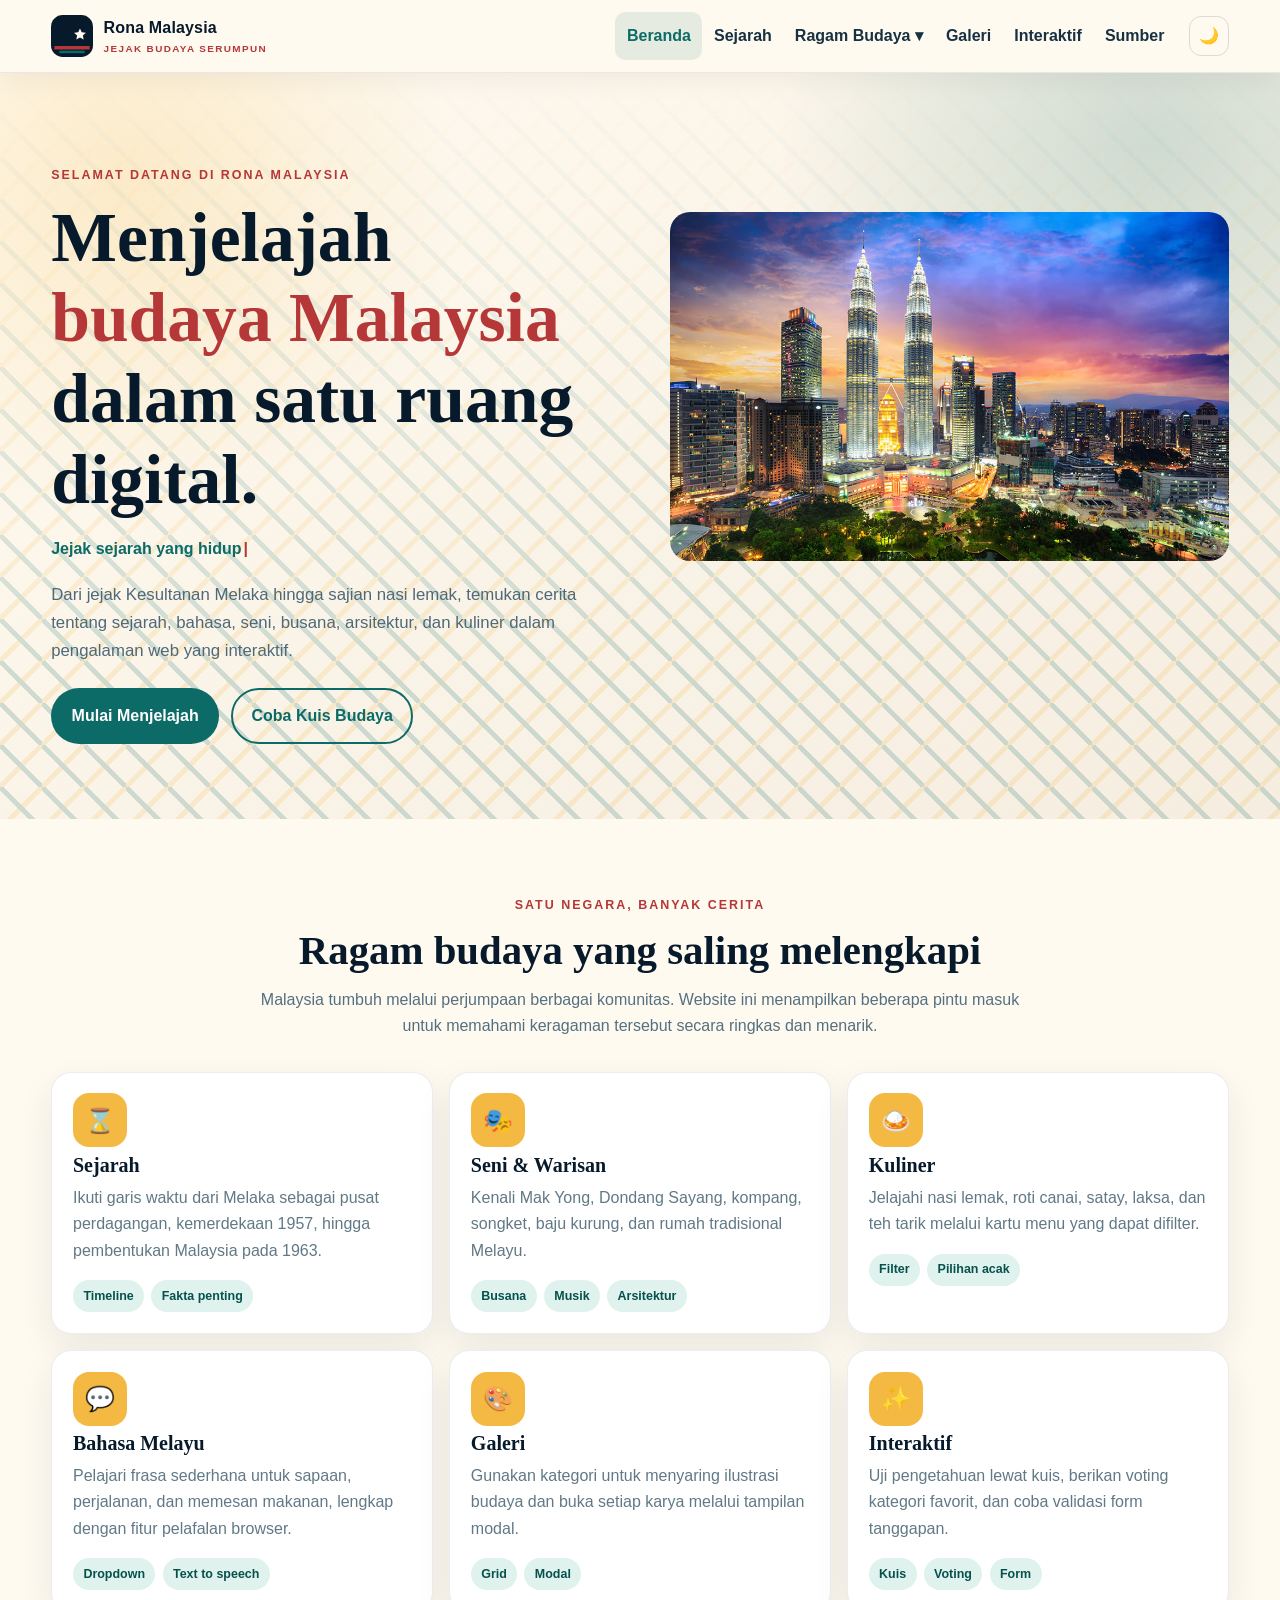
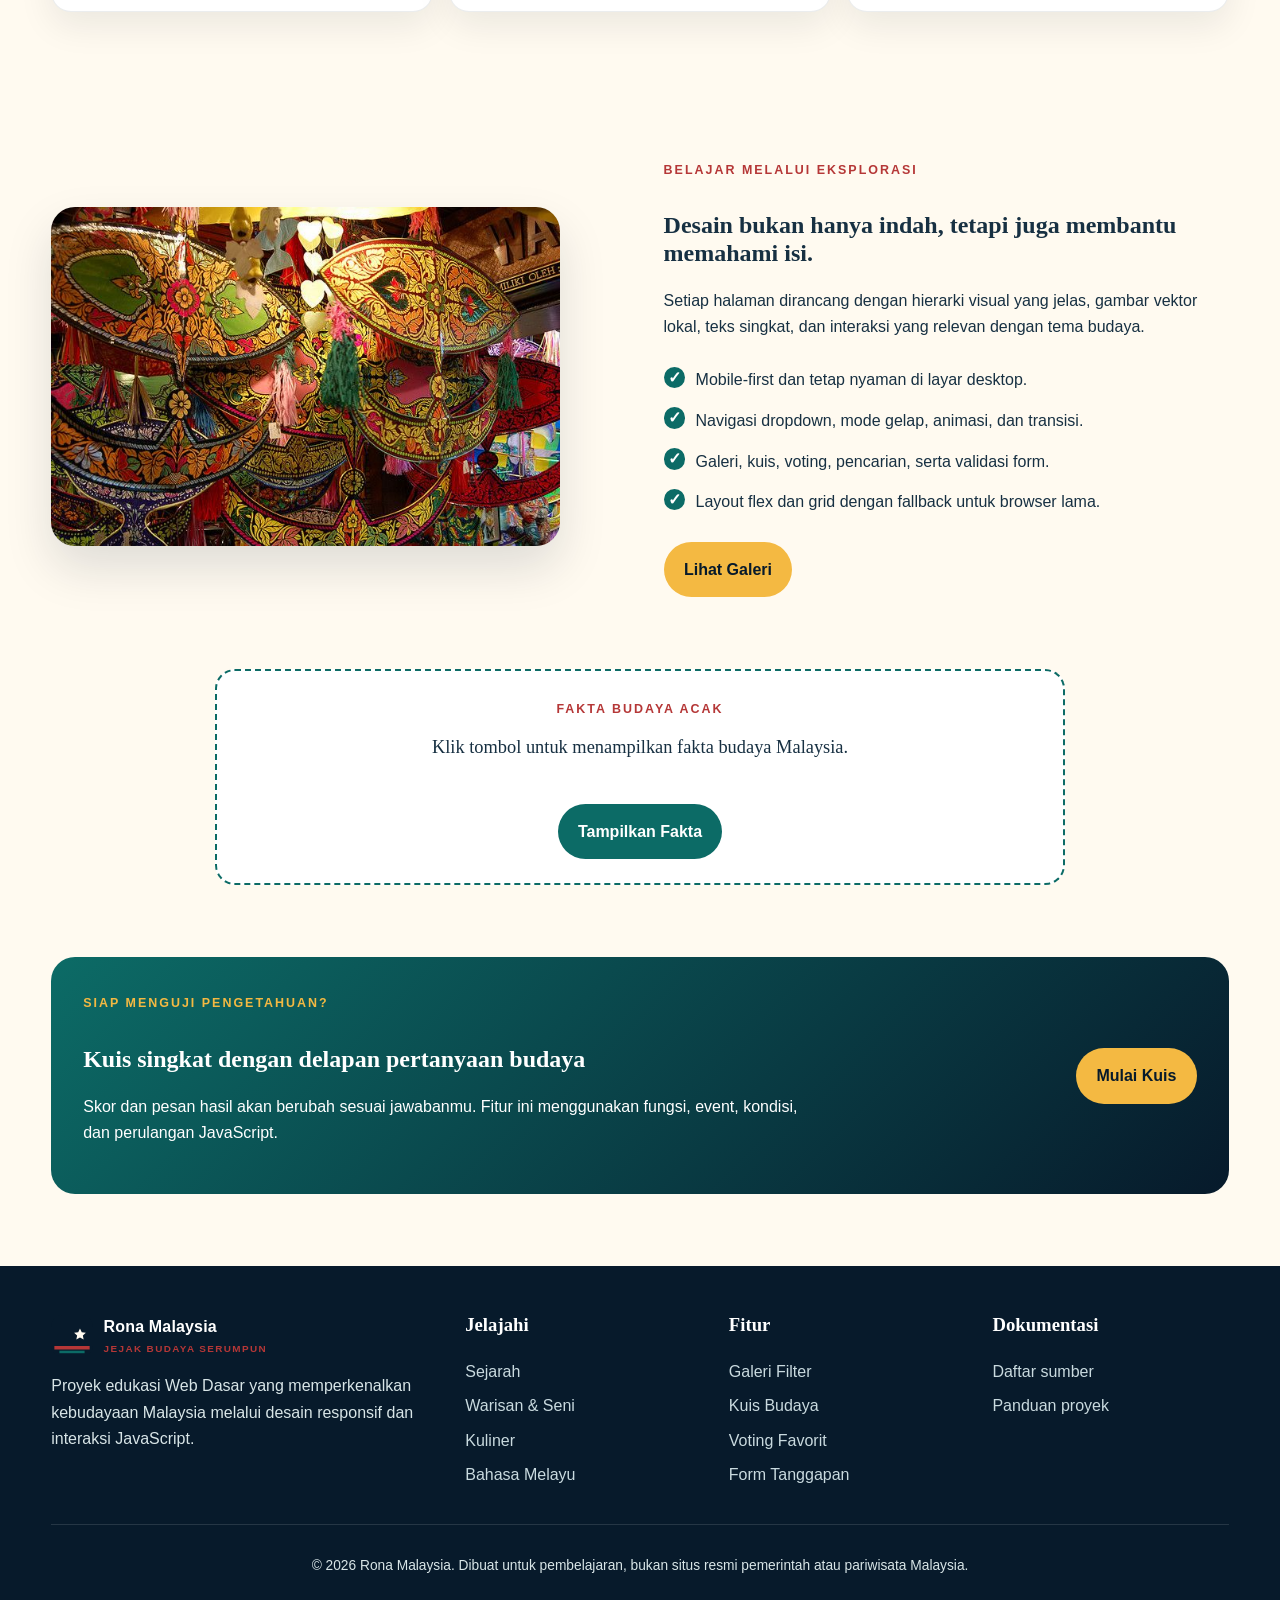
==== commit e83140ed: "Beberapa hal yg tdk jd dignkan" ====
--- a/rona-malaysia/index.html
+++ b/rona-malaysia/index.html
@@ -113,16 +113,6 @@
       </div>
     </section>
 
-    <section class="section-sm">
-      <div class="container">
-        <div class="stat-grid reveal">
-          <div class="stat-card"><strong>7</strong>halaman utama</div>
-          <div class="stat-card"><strong>15+</strong>fitur HTML, CSS &amp; JS</div>
-          <div class="stat-card"><strong>100%</strong>desain buatan sendiri</div>
-        </div>
-      </div>
-    </section>
-
     <section class="section">
       <div class="container split">
         <div class="split-media reveal">
@@ -214,4 +204,4 @@
   <script src="assets/js/data.js"></script>
   <script src="assets/js/app.js"></script>
 </body>
-</html>+</html>
--- a/rona-malaysia/assets/css/style.css
+++ b/rona-malaysia/assets/css/style.css
@@ -1,6 +1,3 @@
-/* Rona Malaysia - custom mobile-first stylesheet
-   No external design template is used. */
-
 * {
   -webkit-box-sizing: border-box;
   -moz-box-sizing: border-box;
@@ -81,10 +78,6 @@
   padding: 4.5rem 0;
 }
 
-.section-sm {
-  padding: 2.75rem 0;
-}
-
 .section-title {
   max-width: 760px;
   margin: 0 auto 2rem;
@@ -157,7 +150,6 @@
   border: 0;
 }
 
-/* Header and nav */
 .site-header {
   position: relative;
   z-index: 200;
@@ -341,7 +333,6 @@
   border-color: rgba(255, 255, 255, 0.22);
 }
 
-/* Buttons */
 .btn-row {
   display: -webkit-box;
   display: -ms-flexbox;
@@ -416,7 +407,6 @@
   font-size: 0.88rem;
 }
 
-/* Hero */
 .hero {
   position: relative;
   overflow: hidden;
@@ -561,7 +551,6 @@
   animation: blink 0.8s steps(2, start) infinite;
 }
 
-/* Page hero */
 .page-hero {
   position: relative;
   overflow: hidden;
@@ -627,7 +616,6 @@
   color: #78909c;
 }
 
-/* Layout cards */
 .card-grid,
 .feature-grid,
 .gallery-grid,
@@ -764,31 +752,6 @@
   background: #123f42;
 }
 
-.stat-card {
-  padding: 1.25rem;
-  text-align: center;
-  border-radius: 18px;
-  color: #fff;
-  background: #0c6b66;
-}
-
-.stat-card:nth-child(2n) {
-  color: #071a2b;
-  background: #f4b942;
-}
-
-.stat-card:nth-child(3n) {
-  color: #fff;
-  background: #b53737;
-}
-
-.stat-card strong {
-  display: block;
-  font-family: Georgia, "Times New Roman", serif;
-  font-size: 2rem;
-}
-
-/* Split content */
 .split {
   display: -webkit-box;
   display: -ms-flexbox;
@@ -841,7 +804,6 @@
   font-weight: 900;
 }
 
-/* Timeline */
 .timeline {
   position: relative;
   max-width: 900px;
@@ -904,7 +866,6 @@
   margin: 0;
 }
 
-/* Feature strip and fact box */
 .feature-strip {
   overflow: hidden;
   border-radius: 24px;
@@ -946,7 +907,6 @@
   font-size: 1.15rem;
 }
 
-/* Gallery */
 .filter-bar {
   display: -webkit-box;
   display: -ms-flexbox;
@@ -1039,9 +999,6 @@
   transform: rotate(12deg) scale(1.08);
 }
 
-
-
-/* Modal */
 .modal {
   display: none;
   position: fixed;
@@ -1099,7 +1056,6 @@
   margin-top: 0;
 }
 
-/* Food cards */
 .food-card {
   overflow: hidden;
   border-radius: 20px;
@@ -1147,7 +1103,6 @@
   font-weight: 900;
 }
 
-/* Phrase explorer */
 .phrase-toolbar {
   display: -webkit-box;
   display: -ms-flexbox;
@@ -1197,7 +1152,6 @@
   margin-top: 1rem;
 }
 
-/* Forms */
 .form-card,
 .quiz-panel {
   max-width: 820px;
@@ -1292,7 +1246,6 @@
   background: #f8dddd;
 }
 
-/* Quiz */
 .quiz-progress {
   height: 10px;
   margin-bottom: 1.1rem;
@@ -1402,7 +1355,6 @@
   font-weight: 900;
 }
 
-/* Voting */
 .vote-grid {
   display: -webkit-box;
   display: -ms-flexbox;
@@ -1450,7 +1402,6 @@
   transition: width 0.4s ease;
 }
 
-/* Sources */
 .source-card {
   padding: 1.2rem;
   border-left: 5px solid #0c6b66;
@@ -1473,7 +1424,6 @@
   margin: 0 0 0.5rem;
 }
 
-/* Callout */
 .callout {
   padding: 1.25rem;
   border-radius: 18px;
@@ -1489,7 +1439,6 @@
   margin-bottom: 0;
 }
 
-/* Footer */
 .site-footer {
   position: relative;
   overflow: hidden;
@@ -1572,7 +1521,6 @@
   animation: modalPop 0.25s ease both;
 }
 
-/* Reveal animation */
 .reveal {
   opacity: 0;
   -webkit-transform: translateY(24px);
@@ -1587,7 +1535,6 @@
   transform: translateY(0);
 }
 
-/* Animations */
 @-webkit-keyframes floatSlow {
   0%, 100% { -webkit-transform: translateY(0); transform: translateY(0); }
   50% { -webkit-transform: translateY(-12px); transform: translateY(-12px); }
@@ -1646,7 +1593,6 @@
   to { opacity: 1; -webkit-transform: scale(1) translateY(0); transform: scale(1) translateY(0); }
 }
 
-/* Tab res */
 @media (min-width: 600px) {
   .hero h1 {
     font-size: 3.45rem;
@@ -1692,7 +1638,6 @@
   }
 }
 
-/* Desktop res */
 @media (min-width: 900px) {
   .site-header {
     position: -webkit-sticky;
@@ -1859,7 +1804,6 @@
   }
 }
 
-/* CSS Grid enhancement, with flex fallback above for older browsers */
 @supports (display: grid) {
   .card-grid,
   .feature-grid,
@@ -1932,7 +1876,6 @@
   }
 }
 
-/* Reduced motion accessibility */
 @media (prefers-reduced-motion: reduce) {
   *,
   *:before,
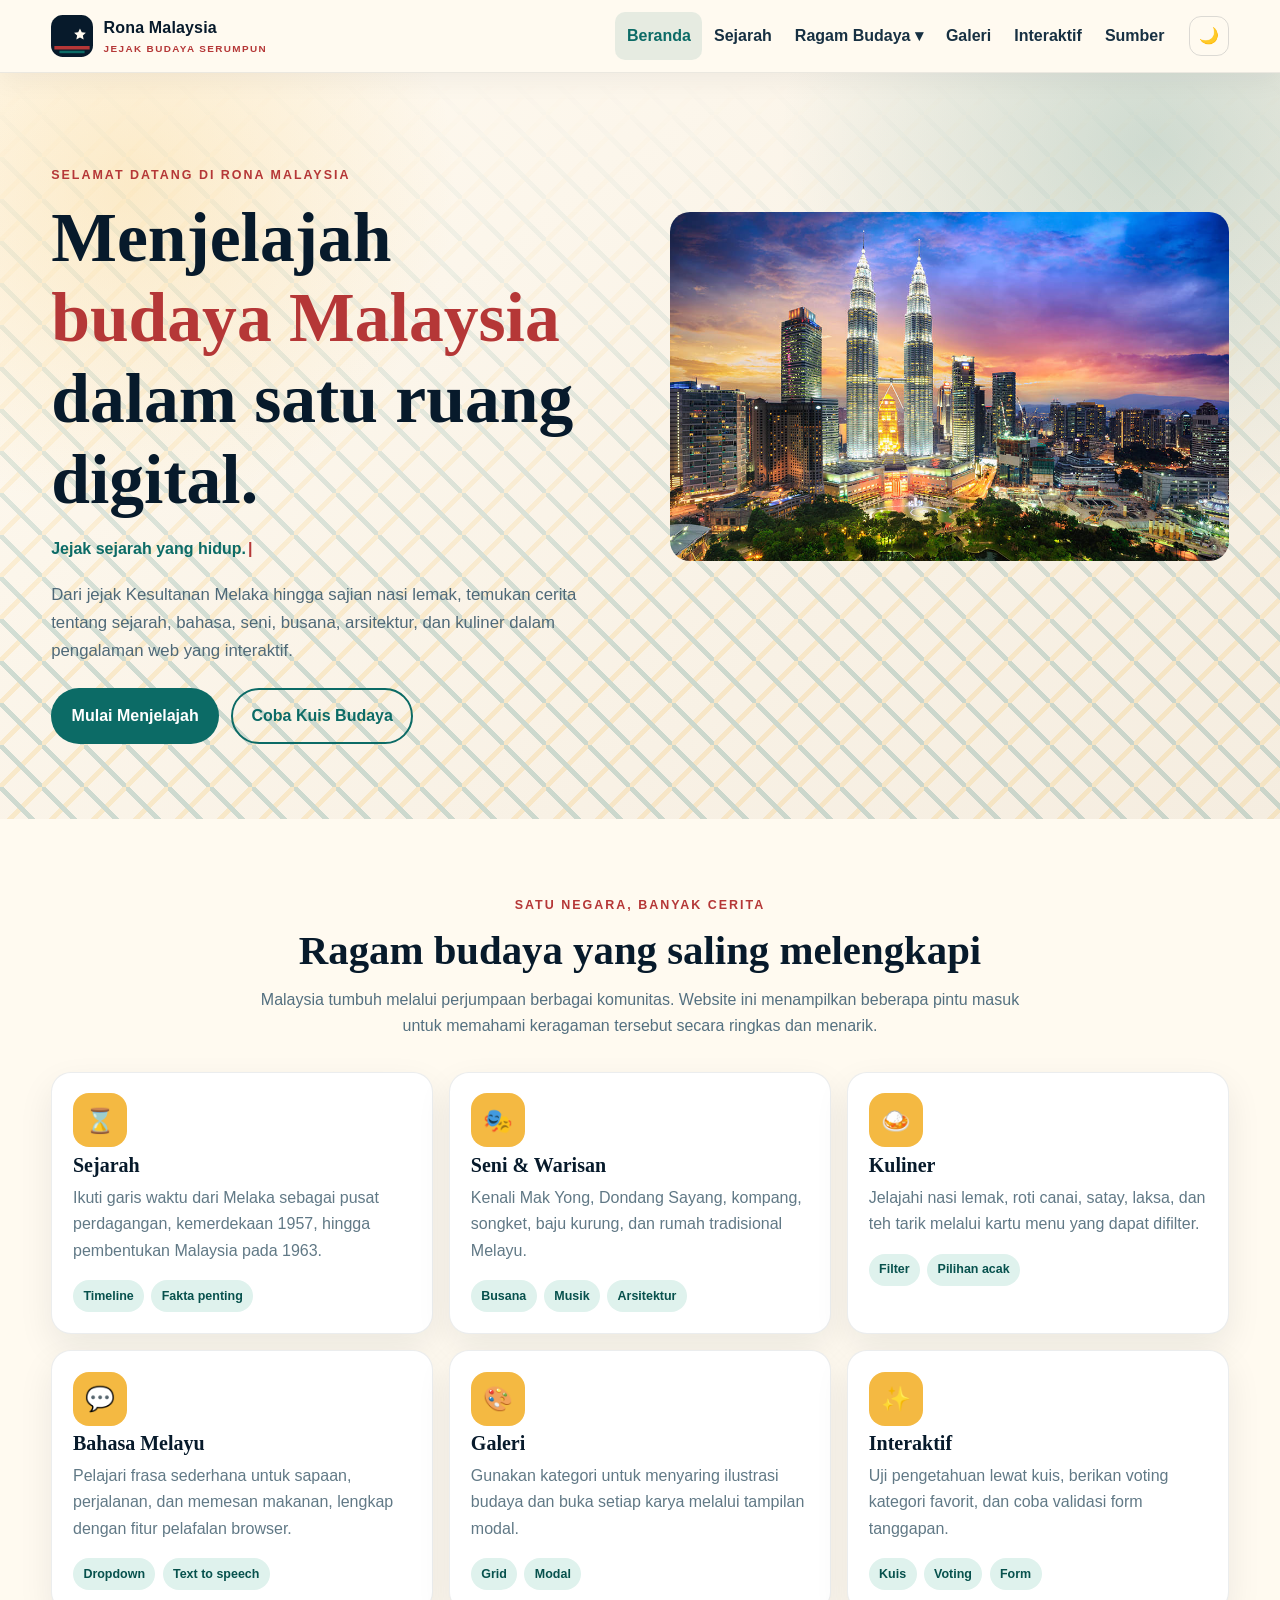
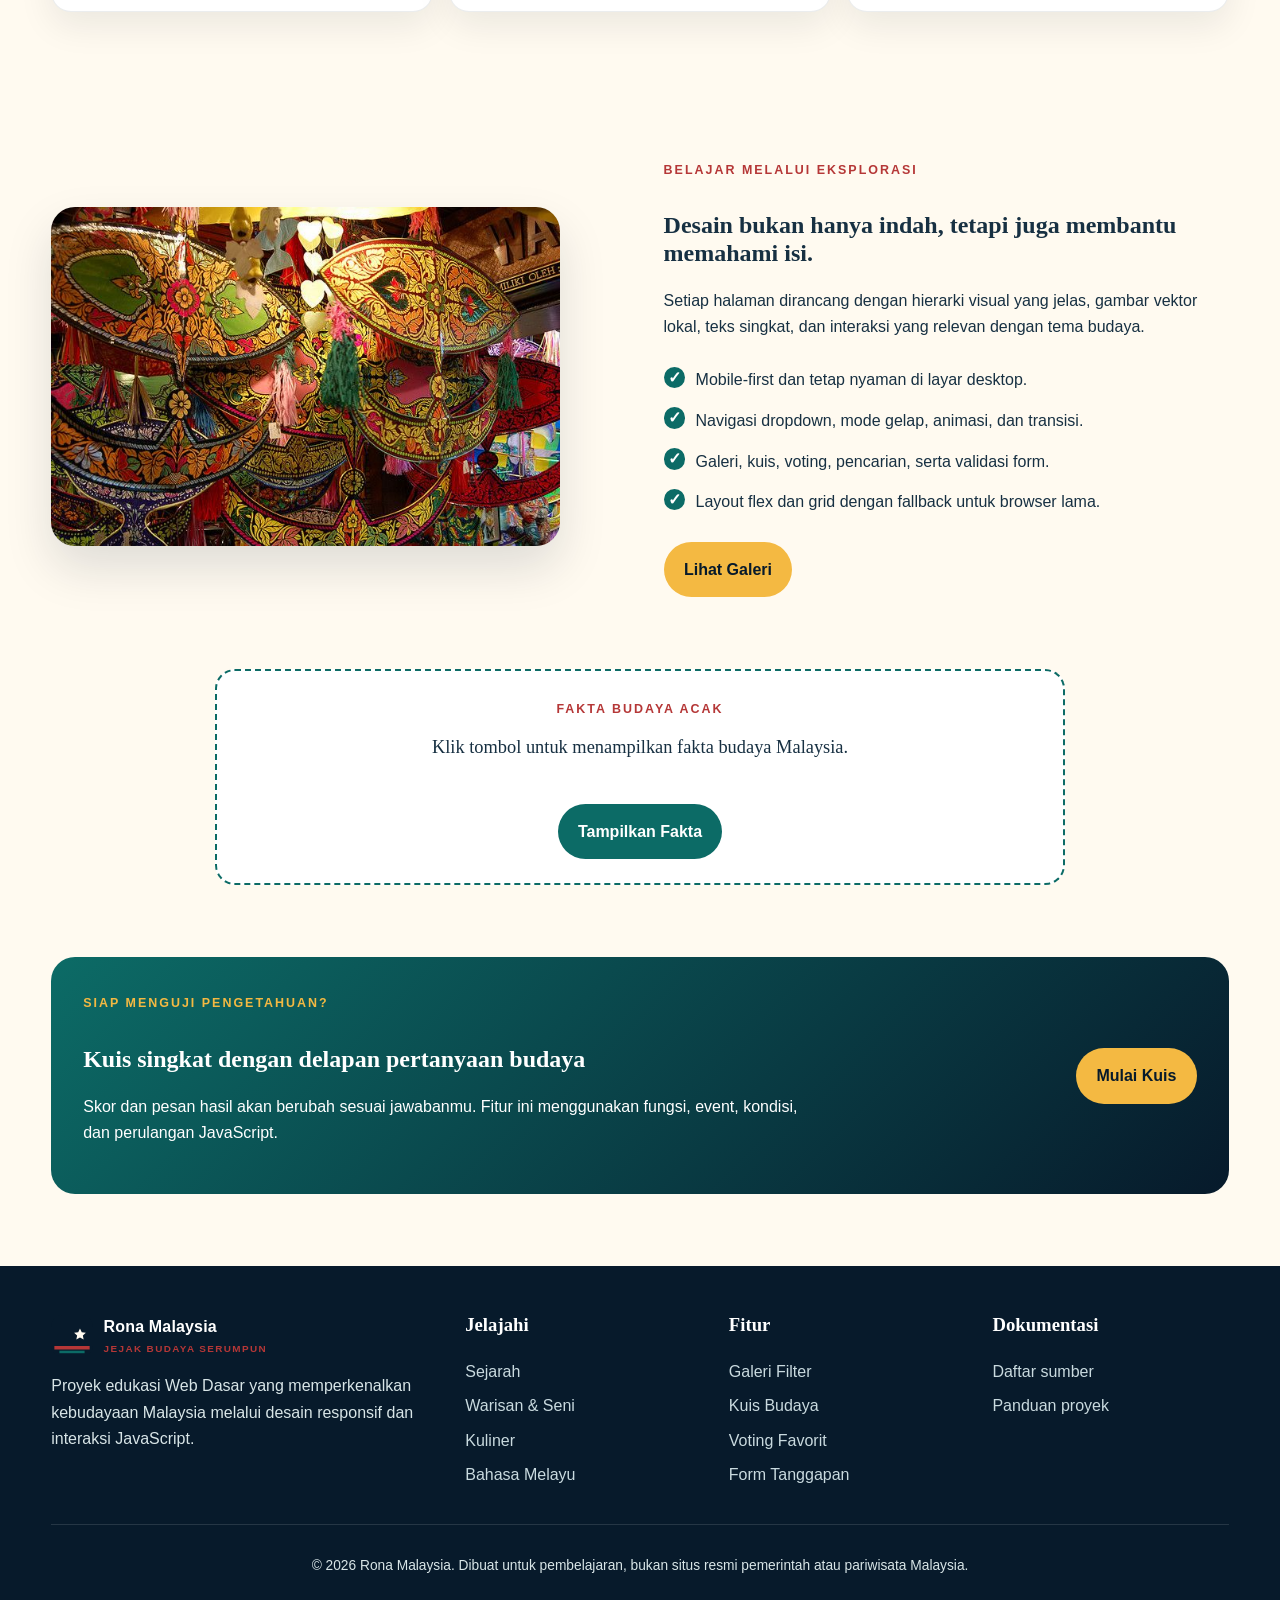
==== commit c6babe2e: "Add files via upload" ====
--- a/rona-malaysia/index.html
+++ b/rona-malaysia/index.html
@@ -204,4 +204,4 @@
   <script src="assets/js/data.js"></script>
   <script src="assets/js/app.js"></script>
 </body>
-</html>
+</html>
